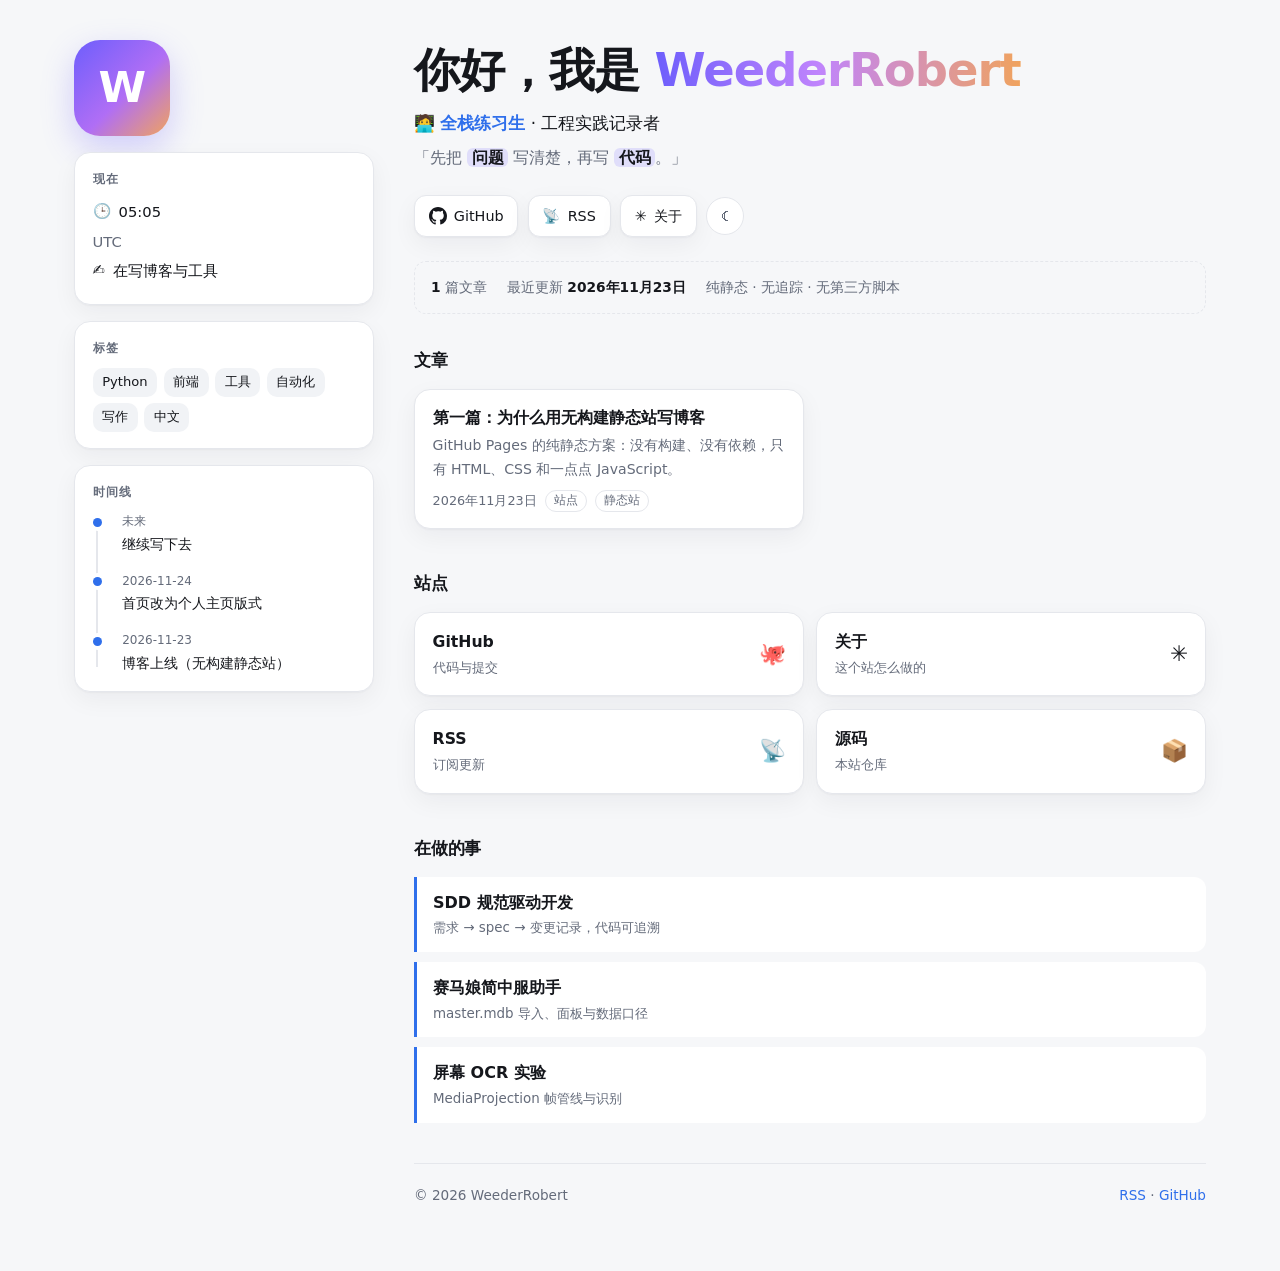
==== index.html @ 7ce398a2 "feat: 静态博客首版与个人主页版式 - 无构建静态站：首页 / 关于 / 404 / 示例文章，posts.json 作为唯一文章清单 - REQ-002 首页改版：左栏个人卡 + 右栏问候与卡片" ====
<!doctype html>
<html lang="zh-CN">
<head>
<meta charset="utf-8">
<meta name="viewport" content="width=device-width, initial-scale=1">
<title>WeederRobert</title>
<meta name="description" content="WeederRobert 的个人主页与博客：工程实践、工具踩坑与读书笔记。">
<script>
  (function () {
    try {
      var saved = localStorage.getItem('blog-theme');
      var theme = saved || (window.matchMedia('(prefers-color-scheme: dark)').matches ? 'dark' : 'light');
      document.documentElement.dataset.theme = theme;
    } catch (error) {}
  })();
</script>
<link rel="stylesheet" href="assets/style.css">
<link rel="alternate" type="application/rss+xml" title="RSS" href="feed.xml">
</head>
<body>
<a class="skip-link" href="#main">跳到正文</a>
<div class="shell">
  <div class="home">
    <aside class="side" aria-label="个人资料">
      <div class="brandmark" role="img" aria-label="WeederRobert">W</div>

      <section class="card">
        <h2>现在</h2>
        <p class="now-row"><span class="ico" aria-hidden="true">🕒</span><span data-local-time>--:--</span></p>
        <p class="now-row muted" data-timezone>—</p>
        <p class="now-row"><span class="ico" aria-hidden="true">✍️</span>在写博客与工具</p>
      </section>

      <section class="card">
        <h2>标签</h2>
        <div class="chips">
          <span class="chip">Python</span>
          <span class="chip">前端</span>
          <span class="chip">工具</span>
          <span class="chip">自动化</span>
          <span class="chip">写作</span>
          <span class="chip">中文</span>
        </div>
      </section>

      <section class="card">
        <h2>时间线</h2>
        <ol class="timeline">
          <li><span class="dot" aria-hidden="true"></span><time>未来</time><p>继续写下去</p></li>
          <li><span class="dot" aria-hidden="true"></span><time>2026-11-24</time><p>首页改为个人主页版式</p></li>
          <li><span class="dot" aria-hidden="true"></span><time>2026-11-23</time><p>博客上线（无构建静态站）</p></li>
        </ol>
      </section>
    </aside>

    <main class="main-col" id="main">
      <header class="hero">
        <h1>你好，我是 <span class="grad">WeederRobert</span></h1>
        <p class="role">🧑‍💻 <strong>全栈练习生</strong> · 工程实践记录者</p>
        <p class="quote">「先把 <mark class="hl">问题</mark> 写清楚，再写 <mark class="hl">代码</mark>。」</p>
      </header>

      <nav class="actions" aria-label="站点入口">
        <a class="btn" href="https://github.com/WeederRobert" rel="me noopener">
          <svg viewBox="0 0 16 16" aria-hidden="true" fill="currentColor"><path d="M8 0C3.58 0 0 3.58 0 8c0 3.54 2.29 6.53 5.47 7.59.4.07.55-.17.55-.38 0-.19-.01-.82-.01-1.49-2.01.37-2.53-.49-2.69-.94-.09-.23-.48-.94-.82-1.13-.28-.15-.68-.52-.01-.53.63-.01 1.08.58 1.23.82.72 1.21 1.87.87 2.33.66.07-.52.28-.87.51-1.07-1.78-.2-3.64-.89-3.64-3.95 0-.87.31-1.59.82-2.15-.08-.2-.36-1.02.08-2.12 0 0 .67-.21 2.2.82a7.4 7.4 0 0 1 2-.27c.68 0 1.36.09 2 .27 1.53-1.04 2.2-.82 2.2-.82.44 1.1.16 1.92.08 2.12.51.56.82 1.27.82 2.15 0 3.07-1.87 3.75-3.65 3.95.29.25.54.73.54 1.48 0 1.07-.01 1.93-.01 2.2 0 .21.15.46.55.38A8.01 8.01 0 0 0 16 8c0-4.42-3.58-8-8-8Z"/></svg>
          GitHub
        </a>
        <a class="btn" href="feed.xml"><span aria-hidden="true">📡</span>RSS</a>
        <a class="btn" href="about.html"><span aria-hidden="true">✳️</span>关于</a>
        <button class="theme-toggle" type="button" data-theme-toggle aria-label="切换深浅色">☾</button>
      </nav>

      <section class="stats" aria-label="站点概况">
        <span><strong data-article-count>0</strong> 篇文章</span>
        <span>最近更新 <strong data-last-updated>—</strong></span>
        <span>纯静态 · 无追踪 · 无第三方脚本</span>
      </section>

      <section aria-labelledby="posts-heading">
        <h2 class="section-title" id="posts-heading">文章</h2>
        <ul class="post-list" data-post-list aria-busy="true"></ul>
        <noscript>
          <p class="muted">文章列表需要 JavaScript；也可以直接打开 <a href="posts/hello-world.html">第一篇</a>。</p>
        </noscript>
      </section>

      <section aria-labelledby="sites-heading">
        <h2 class="section-title" id="sites-heading">站点</h2>
        <div class="link-grid">
          <a class="link-card" href="https://github.com/WeederRobert" rel="me noopener">
            <span class="link-title">GitHub</span>
            <span class="link-sub">代码与提交</span>
            <span class="link-ico" aria-hidden="true">🐙</span>
          </a>
          <a class="link-card" href="about.html">
            <span class="link-title">关于</span>
            <span class="link-sub">这个站怎么做的</span>
            <span class="link-ico" aria-hidden="true">✳️</span>
          </a>
          <a class="link-card" href="feed.xml">
            <span class="link-title">RSS</span>
            <span class="link-sub">订阅更新</span>
            <span class="link-ico" aria-hidden="true">📡</span>
          </a>
          <a class="link-card" href="https://github.com/WeederRobert/WeederRobert.github.io" rel="me noopener">
            <span class="link-title">源码</span>
            <span class="link-sub">本站仓库</span>
            <span class="link-ico" aria-hidden="true">📦</span>
          </a>
        </div>
      </section>

      <section aria-labelledby="doing-heading">
        <h2 class="section-title" id="doing-heading">在做的事</h2>
        <ul class="doing">
          <li><strong>SDD 规范驱动开发</strong><span>需求 → spec → 变更记录，代码可追溯</span></li>
          <li><strong>赛马娘简中服助手</strong><span>master.mdb 导入、面板与数据口径</span></li>
          <li><strong>屏幕 OCR 实验</strong><span>MediaProjection 帧管线与识别</span></li>
        </ul>
      </section>

      <footer class="site-footer">
        <span>© <span data-year>2026</span> WeederRobert</span>
        <span><a href="feed.xml">RSS</a> · <a href="https://github.com/WeederRobert" rel="me noopener">GitHub</a></span>
      </footer>
    </main>
  </div>
</div>
<script src="assets/app.js" defer></script>
</body>
</html>
---- assets/style.css ----
:root {
  --bg: #f6f7f9;
  --panel: #ffffff;
  --fg: #15171c;
  --muted: #646b7a;
  --border: #e5e7ec;
  --chip: #f1f3f6;
  --accent: #2f6feb;
  --code-bg: #f1f3f6;
  --hl: rgba(109, 94, 252, 0.16);
  --radius: 16px;
  --shadow: 0 1px 2px rgba(16, 24, 40, 0.04), 0 8px 24px rgba(16, 24, 40, 0.05);
  --ease: 0.35s ease;
}

[data-theme="dark"] {
  --bg: #0b0c0f;
  --panel: #131519;
  --fg: #e9ebf0;
  --muted: #9aa3b2;
  --border: #23262d;
  --chip: #1b1e24;
  --accent: #6ea8fe;
  --code-bg: #171a20;
  --hl: rgba(154, 120, 255, 0.2);
  --shadow: 0 1px 2px rgba(0, 0, 0, 0.3);
}

* {
  box-sizing: border-box;
}

html {
  color-scheme: light dark;
  scroll-behavior: smooth;
}

body {
  margin: 0;
  background: var(--bg);
  color: var(--fg);
  font-family: system-ui, -apple-system, "Segoe UI", "Noto Sans SC", "Microsoft YaHei", sans-serif;
  font-size: 16px;
  line-height: 1.7;
  -webkit-font-smoothing: antialiased;
  transition: background-color var(--ease), color var(--ease);
}

a {
  color: var(--accent);
  text-decoration: none;
}

a:hover {
  text-decoration: underline;
}

a:focus-visible,
button:focus-visible {
  outline: 2px solid var(--accent);
  outline-offset: 3px;
  border-radius: 6px;
}

.skip-link {
  position: absolute;
  left: -9999px;
  top: 0;
  background: var(--panel);
  border: 1px solid var(--border);
  border-radius: 8px;
  padding: 0.5rem 0.75rem;
  z-index: 20;
}

.skip-link:focus {
  left: 1rem;
  top: 1rem;
}

.muted {
  color: var(--muted);
}

.ico {
  line-height: 1;
}

/* ---------- 主页布局 ---------- */

.shell {
  max-width: 1180px;
  margin: 0 auto;
  padding: 2.5rem 1.5rem 4rem;
}

.home {
  display: grid;
  grid-template-columns: 300px minmax(0, 1fr);
  gap: 2.5rem;
  align-items: start;
}

.side {
  display: grid;
  gap: 1rem;
  position: sticky;
  top: 2rem;
}

.main-col {
  min-width: 0;
}

.brandmark {
  width: 96px;
  height: 96px;
  border-radius: 26px;
  display: grid;
  place-items: center;
  font-size: 2.7rem;
  font-weight: 800;
  color: #fff;
  letter-spacing: -0.02em;
  background: linear-gradient(135deg, #6d5efc 0%, #b06ef5 55%, #f0a35e 100%);
  box-shadow: 0 12px 32px rgba(109, 94, 252, 0.28);
}

.card {
  background: var(--panel);
  border: 1px solid var(--border);
  border-radius: var(--radius);
  padding: 1rem 1.1rem;
  box-shadow: var(--shadow);
  transition: background-color var(--ease), border-color var(--ease);
}

.card h2 {
  margin: 0 0 0.6rem;
  font-size: 0.74rem;
  letter-spacing: 0.12em;
  text-transform: uppercase;
  color: var(--muted);
  font-weight: 700;
}

.now-row {
  display: flex;
  align-items: center;
  gap: 0.5rem;
  margin: 0.3rem 0;
  font-size: 0.92rem;
}

.chips {
  display: flex;
  flex-wrap: wrap;
  gap: 0.4rem;
}

.chip {
  background: var(--chip);
  border-radius: 10px;
  padding: 0.2rem 0.6rem;
  font-size: 0.82rem;
  transition: background-color var(--ease);
}

.timeline {
  list-style: none;
  margin: 0;
  padding: 0 0 0 1rem;
  position: relative;
}

.timeline::before {
  content: "";
  position: absolute;
  left: 3px;
  top: 6px;
  bottom: 8px;
  width: 2px;
  background: var(--border);
}

.timeline li {
  position: relative;
  padding: 0 0 0.9rem 0.85rem;
}

.timeline li:last-child {
  padding-bottom: 0;
}

.timeline .dot {
  position: absolute;
  left: -1rem;
  top: 0.4rem;
  width: 9px;
  height: 9px;
  border-radius: 50%;
  background: var(--accent);
  box-shadow: 0 0 0 4px var(--panel);
}

.timeline time {
  display: block;
  font-size: 0.75rem;
  color: var(--muted);
  font-variant-numeric: tabular-nums;
}

.timeline p {
  margin: 0.05rem 0 0;
  font-size: 0.88rem;
}

/* ---------- 主栏 ---------- */

.hero {
  margin: 0.25rem 0 1.5rem;
}

.hero h1 {
  margin: 0 0 0.75rem;
  font-size: clamp(2rem, 5vw, 2.9rem);
  line-height: 1.15;
  letter-spacing: -0.02em;
  font-weight: 800;
}

.grad {
  background: linear-gradient(90deg, #6d5efc, #c084fc 45%, #f0a35e);
  -webkit-background-clip: text;
  background-clip: text;
  color: transparent;
}

.role {
  margin: 0 0 0.35rem;
  font-size: 1.05rem;
}

.role strong {
  color: var(--accent);
}

.quote {
  margin: 0;
  color: var(--muted);
}

.hl {
  background: var(--hl);
  color: var(--fg);
  padding: 0 0.28rem;
  border-radius: 6px;
  font-weight: 600;
}

.actions {
  display: flex;
  flex-wrap: wrap;
  align-items: center;
  gap: 0.6rem;
  margin: 0 0 1.5rem;
}

.btn {
  display: inline-flex;
  align-items: center;
  gap: 0.45rem;
  background: var(--panel);
  border: 1px solid var(--border);
  color: var(--fg);
  border-radius: 12px;
  padding: 0.5rem 0.85rem;
  font-size: 0.9rem;
  cursor: pointer;
  box-shadow: var(--shadow);
  transition: border-color 0.2s ease, background-color var(--ease), color var(--ease);
}

.btn:hover {
  border-color: var(--muted);
  text-decoration: none;
}

.btn svg {
  width: 18px;
  height: 18px;
}

.theme-toggle {
  width: 2.35rem;
  height: 2.35rem;
  display: inline-grid;
  place-items: center;
  border: 1px solid var(--border);
  border-radius: 999px;
  background: var(--panel);
  color: var(--muted);
  font-size: 1rem;
  line-height: 1;
  cursor: pointer;
  padding: 0;
  transition: color 0.2s ease, border-color 0.2s ease, background-color var(--ease);
}

.theme-toggle:hover {
  color: var(--fg);
  border-color: var(--muted);
}

.stats {
  display: flex;
  flex-wrap: wrap;
  gap: 1.25rem;
  margin: 0 0 2rem;
  padding: 0.85rem 1rem;
  border: 1px dashed var(--border);
  border-radius: 12px;
  color: var(--muted);
  font-size: 0.86rem;
}

.stats strong {
  color: var(--fg);
  font-weight: 700;
}

.section-title {
  margin: 0 0 0.9rem;
  font-size: 1.05rem;
  font-weight: 700;
  letter-spacing: -0.01em;
}

.post-list {
  list-style: none;
  margin: 0 0 2.5rem;
  padding: 0;
  display: grid;
  gap: 0.8rem;
  grid-template-columns: repeat(2, minmax(0, 1fr));
}

.post-card {
  background: var(--panel);
  border: 1px solid var(--border);
  border-radius: var(--radius);
  padding: 1rem 1.1rem;
  box-shadow: var(--shadow);
  transition: border-color 0.2s ease, transform 0.2s ease, background-color var(--ease);
}

.post-card:hover {
  border-color: var(--muted);
  transform: translateY(-1px);
}

.post-card > a {
  color: inherit;
  display: block;
}

.post-card > a:hover {
  text-decoration: none;
}

.post-title {
  margin: 0 0 0.25rem;
  font-size: 1rem;
  line-height: 1.5;
}

.post-summary {
  margin: 0 0 0.5rem;
  color: var(--muted);
  font-size: 0.88rem;
}

.post-meta {
  margin: 0;
  display: flex;
  flex-wrap: wrap;
  align-items: center;
  gap: 0.5rem;
  color: var(--muted);
  font-size: 0.8rem;
}

.tag {
  display: inline-block;
  border: 1px solid var(--border);
  border-radius: 999px;
  padding: 0.02rem 0.5rem;
  font-size: 0.72rem;
  color: var(--muted);
}

.empty {
  grid-column: 1 / -1;
  list-style: none;
  color: var(--muted);
  font-size: 0.9rem;
}

.empty code {
  background: var(--code-bg);
  padding: 0.1em 0.35em;
  border-radius: 4px;
}

.link-grid {
  display: grid;
  gap: 0.8rem;
  grid-template-columns: repeat(2, minmax(0, 1fr));
  margin: 0 0 2.5rem;
}

.link-card {
  position: relative;
  display: grid;
  gap: 0.1rem;
  padding: 1rem 3rem 1rem 1.1rem;
  background: var(--panel);
  border: 1px solid var(--border);
  border-radius: var(--radius);
  color: inherit;
  box-shadow: var(--shadow);
  transition: border-color 0.2s ease, background-color var(--ease);
}

.link-card:hover {
  border-color: var(--muted);
  text-decoration: none;
}

.link-title {
  font-weight: 700;
  font-size: 0.98rem;
}

.link-sub {
  color: var(--muted);
  font-size: 0.82rem;
}

.link-ico {
  position: absolute;
  right: 1.05rem;
  top: 50%;
  transform: translateY(-50%);
  font-size: 1.35rem;
}

.doing {
  list-style: none;
  margin: 0 0 2.5rem;
  padding: 0;
  display: grid;
  gap: 0.6rem;
}

.doing li {
  display: grid;
  gap: 0.1rem;
  padding: 0.75rem 1rem;
  background: var(--panel);
  border-left: 3px solid var(--accent);
  border-radius: 0 12px 12px 0;
  transition: background-color var(--ease);
}

.doing span {
  color: var(--muted);
  font-size: 0.84rem;
}

.site-footer {
  display: flex;
  flex-wrap: wrap;
  justify-content: space-between;
  gap: 0.75rem;
  padding-top: 1.25rem;
  border-top: 1px solid var(--border);
  color: var(--muted);
  font-size: 0.85rem;
}

/* ---------- 文章页 / 关于 / 404 ---------- */

.site-header {
  max-width: 760px;
  margin: 0 auto;
  padding: 1.75rem 1.25rem 0.5rem;
  display: flex;
  align-items: center;
  gap: 0.75rem;
  flex-wrap: wrap;
}

.brand {
  font-weight: 700;
  font-size: 1.02rem;
  color: var(--fg);
}

.brand:hover {
  text-decoration: none;
}

.site-nav {
  margin-left: auto;
  display: flex;
  align-items: center;
  gap: 1rem;
  font-size: 0.95rem;
}

.site-nav a {
  color: var(--muted);
}

.site-nav a:hover,
.site-nav a[aria-current="page"] {
  color: var(--fg);
  text-decoration: none;
}

main:not(.main-col) {
  max-width: 760px;
  margin: 0 auto;
  padding: 1.5rem 1.25rem 3.5rem;
}

.post-header h1 {
  margin: 0 0 0.5rem;
  font-size: clamp(1.45rem, 3.5vw, 1.9rem);
  line-height: 1.35;
  letter-spacing: -0.01em;
}

.post-body {
  margin-top: 2rem;
}

.post-body h2 {
  margin: 2rem 0 0.5rem;
  font-size: 1.18rem;
}

.post-body p,
.post-body li {
  margin: 0.7rem 0;
}

.post-body ul,
.post-body ol {
  padding-left: 1.25rem;
}

.post-body code {
  background: var(--code-bg);
  padding: 0.1em 0.35em;
  border-radius: 4px;
  font-size: 0.9em;
}

.post-body pre {
  background: var(--code-bg);
  border: 1px solid var(--border);
  border-radius: 10px;
  padding: 1rem;
  overflow-x: auto;
}

.post-body pre code {
  background: none;
  padding: 0;
  font-size: 0.88em;
}

.post-body blockquote {
  margin: 1.2rem 0;
  padding: 0.2rem 0 0.2rem 1rem;
  border-left: 3px solid var(--border);
  color: var(--muted);
}

.post-body img {
  max-width: 100%;
  height: auto;
  border-radius: 10px;
}

.post-footer {
  margin-top: 2.5rem;
  padding-top: 1rem;
  border-top: 1px solid var(--border);
  font-size: 0.9rem;
}

.page-footer {
  max-width: 760px;
  margin: 0 auto;
  padding: 1.25rem 1.25rem 2.5rem;
}

/* ---------- 响应式 ---------- */

@media (max-width: 960px) {
  .home {
    grid-template-columns: 1fr;
    gap: 2rem;
  }

  .side {
    position: static;
    grid-template-columns: repeat(auto-fit, minmax(220px, 1fr));
  }

  .brandmark {
    width: 76px;
    height: 76px;
    border-radius: 20px;
    font-size: 2.1rem;
  }
}

@media (max-width: 760px) {
  .post-list,
  .link-grid {
    grid-template-columns: 1fr;
  }
}

@media (max-width: 600px) {
  .shell {
    padding: 1.5rem 1rem 3rem;
  }

  .side {
    grid-template-columns: 1fr;
  }

  .site-header {
    padding-top: 1.25rem;
  }
}

@media (prefers-reduced-motion: reduce) {
  html {
    scroll-behavior: auto;
  }

  * {
    transition: none !important;
  }
}
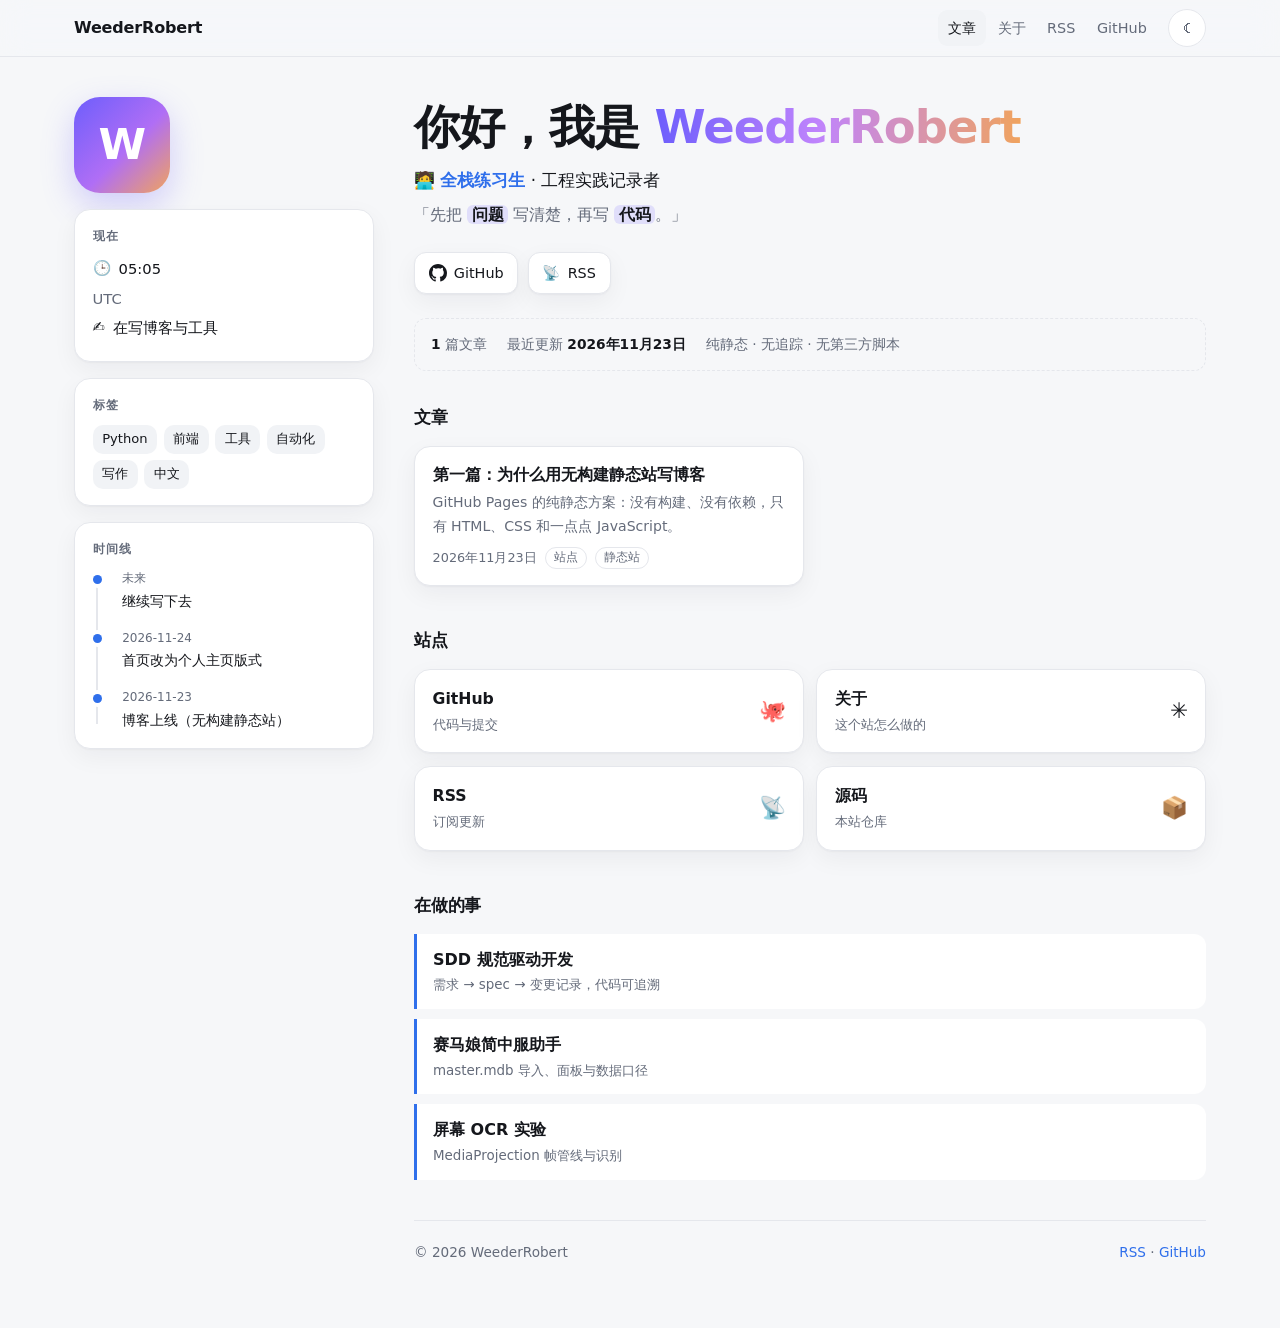
==== commit 6f1b696d: "feat(ui): 顶部固定导航栏 REQ-003 - 四个页面统一 .topbar：站点名 + 文章/关于/RSS/GitHub + 主题按钮 - position: sticky + 半透明与 b" ====
--- a/index.html
+++ b/index.html
@@ -19,6 +19,18 @@
 </head>
 <body>
 <a class="skip-link" href="#main">跳到正文</a>
+<header class="topbar">
+  <div class="topbar-inner">
+    <a class="brand" href="index.html">WeederRobert</a>
+    <nav class="nav" aria-label="主导航">
+      <a href="index.html" aria-current="page">文章</a>
+      <a href="about.html">关于</a>
+      <a href="feed.xml">RSS</a>
+      <a href="https://github.com/WeederRobert" rel="me noopener">GitHub</a>
+    </nav>
+    <button class="theme-toggle" type="button" data-theme-toggle aria-label="切换深浅色">☾</button>
+  </div>
+</header>
 <div class="shell">
   <div class="home">
     <aside class="side" aria-label="个人资料">
@@ -66,8 +78,6 @@
           GitHub
         </a>
         <a class="btn" href="feed.xml"><span aria-hidden="true">📡</span>RSS</a>
-        <a class="btn" href="about.html"><span aria-hidden="true">✳️</span>关于</a>
-        <button class="theme-toggle" type="button" data-theme-toggle aria-label="切换深浅色">☾</button>
       </nav>
 
       <section class="stats" aria-label="站点概况">
--- a/assets/style.css
+++ b/assets/style.css
@@ -11,6 +11,8 @@
   --radius: 16px;
   --shadow: 0 1px 2px rgba(16, 24, 40, 0.04), 0 8px 24px rgba(16, 24, 40, 0.05);
   --ease: 0.35s ease;
+  --topbar-h: 56px;
+  --topbar-bg: rgba(246, 247, 249, 0.82);
 }
 
 [data-theme="dark"] {
@@ -24,6 +26,7 @@
   --code-bg: #171a20;
   --hl: rgba(154, 120, 255, 0.2);
   --shadow: 0 1px 2px rgba(0, 0, 0, 0.3);
+  --topbar-bg: rgba(11, 12, 15, 0.78);
 }
 
 * {
@@ -105,7 +108,7 @@
   display: grid;
   gap: 1rem;
   position: sticky;
-  top: 2rem;
+  top: calc(var(--topbar-h) + 1rem);
 }
 
 .main-col {
@@ -491,41 +494,60 @@
 
 /* ---------- 文章页 / 关于 / 404 ---------- */
 
-.site-header {
-  max-width: 760px;
+/* ---------- 顶部固定导航 ---------- */
+
+.topbar {
+  position: sticky;
+  top: 0;
+  z-index: 50;
+  background: var(--topbar-bg);
+  -webkit-backdrop-filter: saturate(180%) blur(14px);
+  backdrop-filter: saturate(180%) blur(14px);
+  border-bottom: 1px solid var(--border);
+  transition: background-color var(--ease), border-color var(--ease);
+}
+
+.topbar-inner {
+  max-width: 1180px;
   margin: 0 auto;
-  padding: 1.75rem 1.25rem 0.5rem;
+  height: var(--topbar-h);
+  padding: 0 1.5rem;
   display: flex;
   align-items: center;
   gap: 0.75rem;
-  flex-wrap: wrap;
 }
 
 .brand {
   font-weight: 700;
-  font-size: 1.02rem;
+  font-size: 1rem;
   color: var(--fg);
+  letter-spacing: -0.01em;
+  white-space: nowrap;
 }
 
 .brand:hover {
   text-decoration: none;
 }
 
-.site-nav {
+.nav {
   margin-left: auto;
   display: flex;
   align-items: center;
-  gap: 1rem;
-  font-size: 0.95rem;
-}
-
-.site-nav a {
-  color: var(--muted);
-}
-
-.site-nav a:hover,
-.site-nav a[aria-current="page"] {
+  gap: 0.15rem;
+  font-size: 0.9rem;
+}
+
+.nav a {
+  color: var(--muted);
+  padding: 0.35rem 0.6rem;
+  border-radius: 9px;
+  transition: color 0.2s ease, background-color var(--ease);
+}
+
+.nav a:hover,
+.nav a[aria-current="page"] {
   color: var(--fg);
+  background: var(--chip);
   text-decoration: none;
 }
 
@@ -645,8 +667,18 @@
     grid-template-columns: 1fr;
   }
 
-  .site-header {
-    padding-top: 1.25rem;
+  .topbar-inner {
+    padding: 0 1rem;
+    gap: 0.5rem;
+  }
+
+  .nav {
+    gap: 0;
+    font-size: 0.84rem;
+  }
+
+  .nav a {
+    padding: 0.3rem 0.45rem;
   }
 }
 
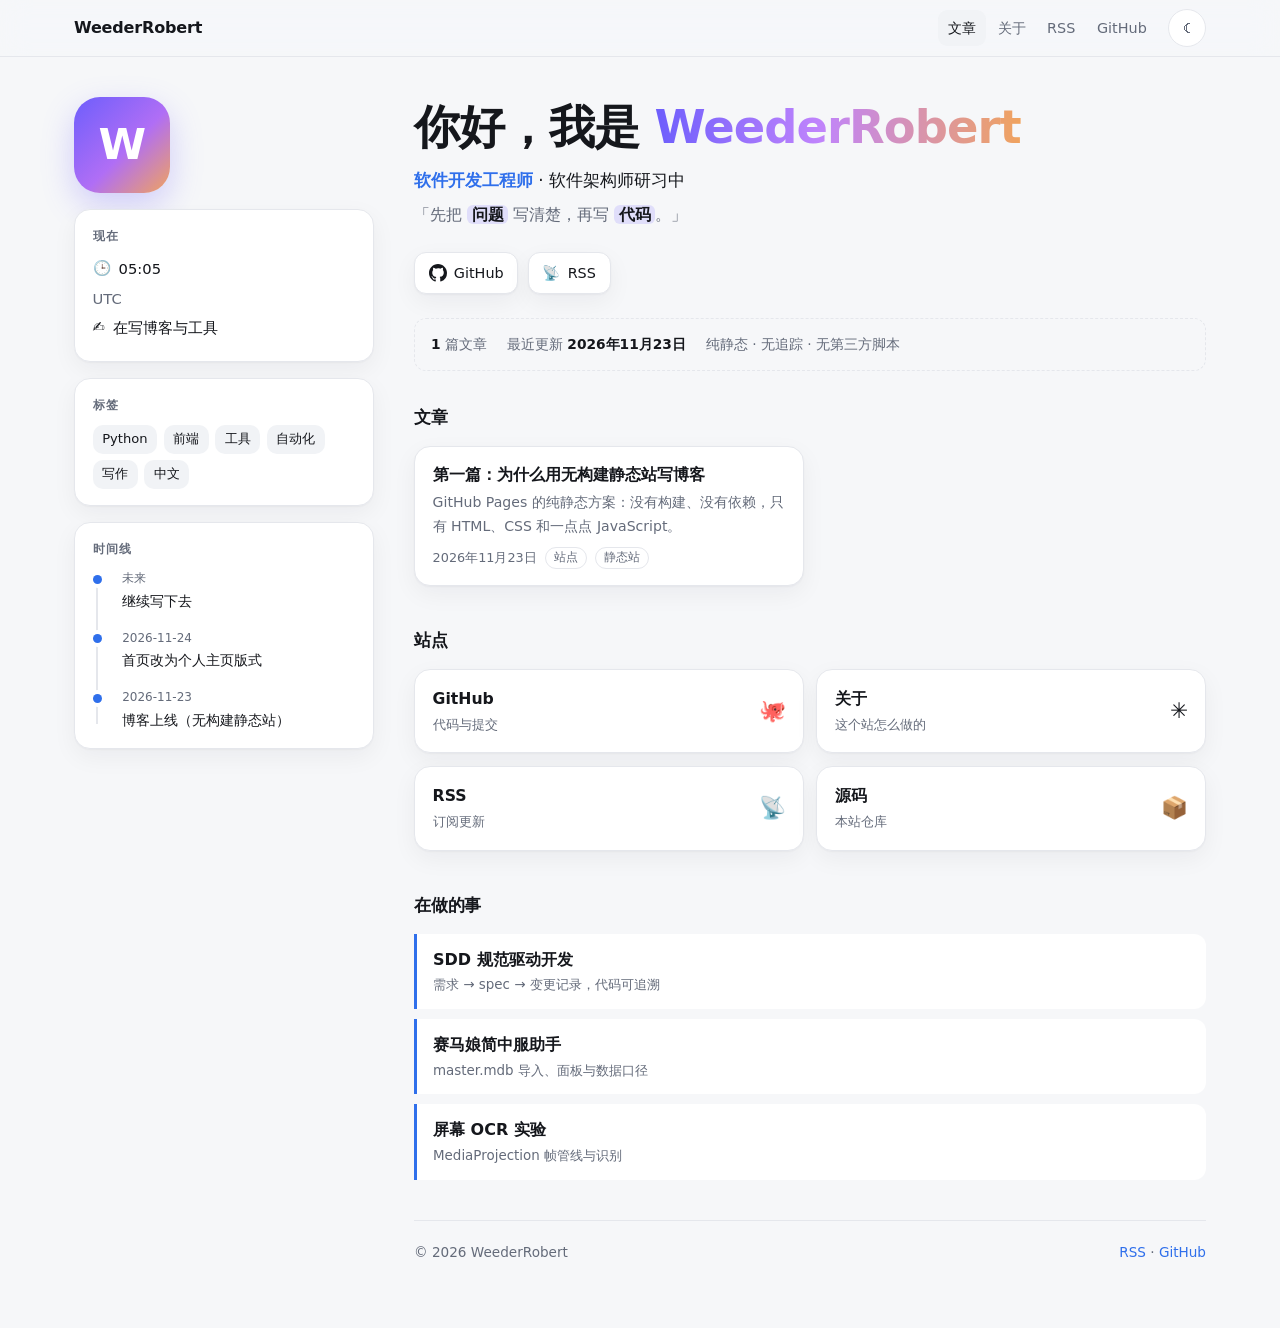
==== commit 5bb4f1d8: "chore(copy): 首页 hero 身份文案调整 Co-authored-by: Copilot <223556219+Copilot@users.noreply.github.com>" ====
--- a/index.html
+++ b/index.html
@@ -68,7 +68,7 @@
     <main class="main-col" id="main">
       <header class="hero">
         <h1>你好，我是 <span class="grad">WeederRobert</span></h1>
-        <p class="role">🧑‍💻 <strong>全栈练习生</strong> · 工程实践记录者</p>
+        <p class="role"><strong>软件开发工程师</strong> · 软件架构师研习中</p>
         <p class="quote">「先把 <mark class="hl">问题</mark> 写清楚，再写 <mark class="hl">代码</mark>。」</p>
       </header>
 
